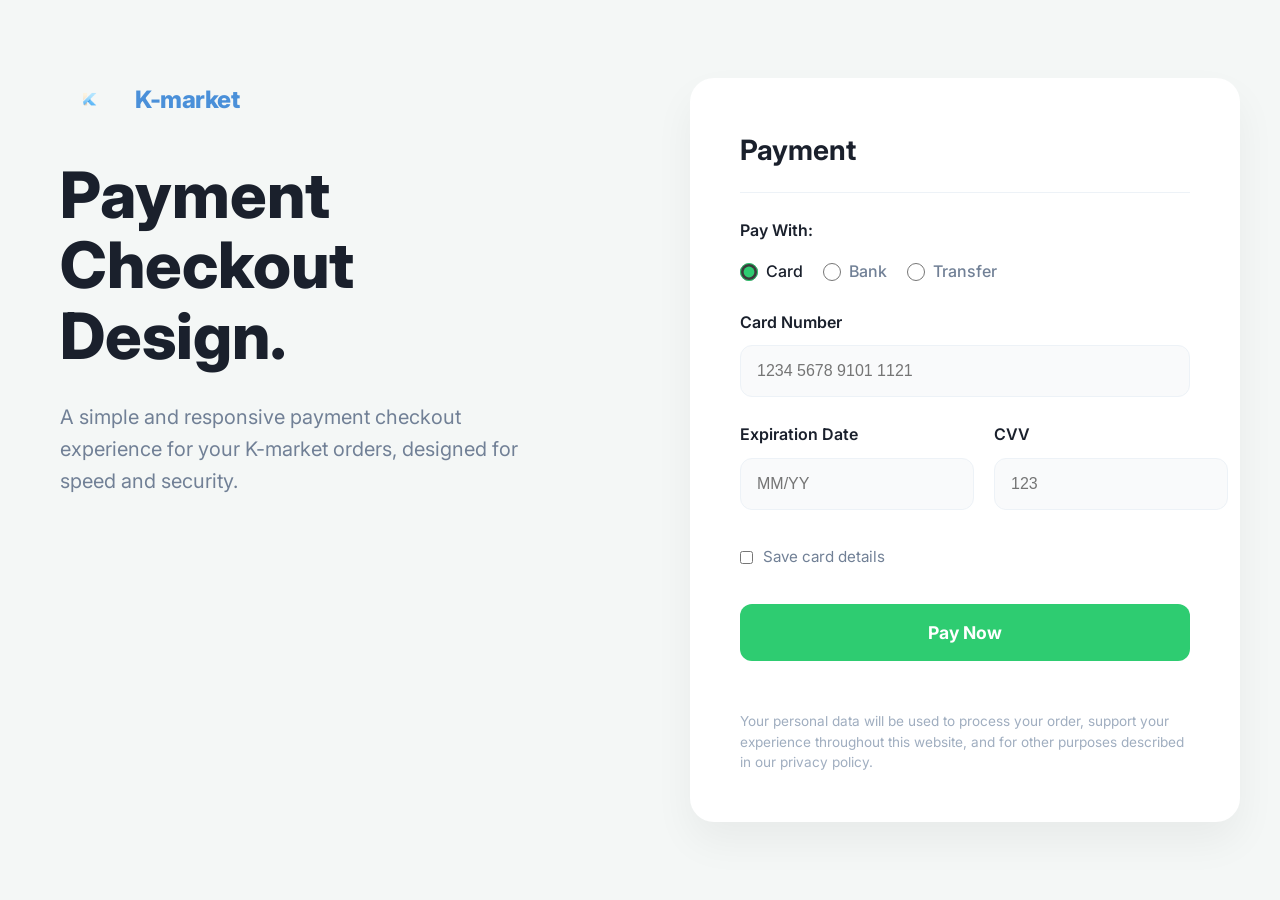
==== checkout.html @ 8ea0e16f "Add files via upload" ====
<!DOCTYPE html>
<html lang="en">

<head>
  <meta charset="UTF-8" />
  <meta name="viewport" content="width=device-width, initial-scale=1.0" />
  <title>Checkout - K-market</title>
  <link rel="preconnect" href="https://fonts.googleapis.com" />
  <link rel="preconnect" href="https://fonts.gstatic.com" crossorigin />
  <link href="https://fonts.googleapis.com/css2?family=Inter:wght@400;500;600;700;800&display=swap" rel="stylesheet" />
  <link rel="stylesheet" href="styles.css" />
</head>

<body>
  <div class="checkout-page">
    <!-- Left Side: Branding & Info -->
    <div class="checkout-left">
      <div class="logo">
        <a href="index.html" style="display: flex; align-items: center; gap: 15px; text-decoration: none;">
          <img src="logo.png" alt="K-market Logo" style="height: 40px;" />
          <span class="logo-text">K-market</span>
        </a>
      </div>
      <h1 class="checkout-title">Payment Checkout Design.</h1>
      <p class="checkout-subtitle">A simple and responsive payment checkout experience for your K-market orders, designed for speed and security.</p>
    </div>

    <!-- Right Side: Payment Form Card -->
    <div class="checkout-right">
      <div class="checkout-card">
        <h2>Payment</h2>

        <form class="payment-section" onsubmit="event.preventDefault(); showToast('Payment successful!'); setTimeout(() => window.location.href='index.html', 2000);">
          <div class="pay-with-group">
            <p>Pay With:</p>
            <div class="radio-group">
              <label class="radio-label active">
                <input type="radio" name="pay-method" checked />
                Card
              </label>
              <label class="radio-label">
                <input type="radio" name="pay-method" />
                Bank
              </label>
              <label class="radio-label">
                <input type="radio" name="pay-method" />
                Transfer
              </label>
            </div>
          </div>

          <div class="input-group">
            <label for="card-number">Card Number</label>
            <input type="text" id="card-number" placeholder="1234 5678 9101 1121" required />
          </div>

          <div class="input-row">
            <div class="input-group">
              <label for="expiry">Expiration Date</label>
              <input type="text" id="expiry" placeholder="MM/YY" required />
            </div>
            <div class="input-group">
              <label for="cvv">CVV</label>
              <input type="text" id="cvv" placeholder="123" required />
            </div>
          </div>

          <div class="save-card-group" style="margin-top: 10px;">
            <input type="checkbox" id="save-card" />
            <label for="save-card">Save card details</label>
          </div>

          <button type="submit" class="btn-pay-green" id="btn-pay">Pay Now</button>

          <p class="checkout-disclaimer">
            Your personal data will be used to process your order, support your experience throughout this website, and for other purposes described in our privacy policy.
          </p>
        </form>
      </div>
    </div>
  </div>

  <script src="script.js"></script>
</body>

</html>
---- styles.css ----
/* ═══════════════════════════════════════════════════════════════
   K-market – styles.css
   ═══════════════════════════════════════════════════════════════ */

/* ── Reset & Base ── */
*,
*::before,
*::after {
  box-sizing: border-box;
  margin: 0;
  padding: 0;
}

html {
  scroll-behavior: smooth;
}

body {
  font-family: 'Inter', sans-serif;
  background: #f8f9fc;
  color: #2d3748;
  line-height: 1.6;
  overflow-x: hidden;
}

a {
  text-decoration: none;
  color: inherit;
}

img {
  display: block;
  max-width: 100%;
}

button {
  cursor: pointer;
  border: none;
  background: none;
  font-family: inherit;
}

/* ── Layout ── */
.container {
  width: min(1200px, 90%);
  margin-inline: auto;
}

.section {
  padding: 80px 0;
}

/* ─────────────────────────────────────────────────────────────
   ANNOUNCEMENT BAR
───────────────────────────────────────────────────────────── */
.announcement-bar {
  background: #000;
  color: #fff;
  font-size: 0.85rem;
  padding: 8px 0;
  text-align: center;
  position: relative;
  z-index: 1000;
}

.announcement-bar a {
  text-decoration: underline;
  font-weight: 600;
  margin-left: 5px;
}

.announcement-inner {
  display: flex;
  justify-content: center;
  align-items: center;
  position: relative;
}

.announcement-close {
  position: absolute;
  right: 0;
  color: #fff;
  opacity: 0.8;
}

.announcement-close:hover {
  opacity: 1;
}

/* ─────────────────────────────────────────────────────────────
   NAVBAR
───────────────────────────────────────────────────────────── */
.navbar {
  position: fixed;
  top: 0;
  left: 0;
  right: 0;
  z-index: 900;
  background: rgba(255, 255, 255, 0.92);
  backdrop-filter: blur(12px);
  -webkit-backdrop-filter: blur(12px);
  border-bottom: 1px solid rgba(0, 0, 0, 0.06);
  transition: box-shadow 0.3s;
}

.navbar.scrolled {
  box-shadow: 0 4px 24px rgba(74, 144, 217, 0.08);
}

.nav-inner {
  display: grid;
  grid-template-columns: 1fr auto 1fr;
  align-items: center;
  height: 64px;
}

/* Logo */
.logo {
  font-weight: 700;
  font-size: 1.15rem;
  color: #4A90D9;
  display: flex;
  align-items: center;
  gap: 6px;
  letter-spacing: -0.3px;
  justify-self: start;
}

.logo-icon {
  font-size: 1.1rem;
}


.logo-img {
  height: 55px; /* Increased size */
  width: auto;
  object-fit: contain;
  display: block;
}

.logo-text {
  font-size: 1.5rem; /* Slightly larger text */
  font-weight: 800;
  color: #4A90D9; /* Primary blue color */
  letter-spacing: -0.5px;
}

/* Nav links */
.nav-links {
  display: flex;
  gap: 0.25rem;
  justify-self: center;
}

.nav-link {
  padding: 6px 14px;
  border-radius: 8px;
  font-size: 0.88rem;
  font-weight: 500;
  color: #5a6a7a;
  transition: color 0.2s, background 0.2s;
}

.nav-link:hover,
.nav-link.active {
  color: #4A90D9;
  background: rgba(74, 144, 217, 0.08);
}

/* Nav actions */
.nav-actions {
  display: flex;
  align-items: center;
  gap: 4px;
  justify-self: end;
}

.nav-icon-btn {
  width: 38px;
  height: 38px;
  border-radius: 10px;
  display: flex;
  align-items: center;
  justify-content: center;
  color: #5a6a7a;
  transition: background 0.2s, color 0.2s;
  position: relative;
}

.nav-icon-btn:hover {
  background: rgba(74, 144, 217, 0.1);
  color: #4A90D9;
}

.cart-badge {
  position: absolute;
  top: 4px;
  right: 4px;
  background: #4A90D9;
  color: #fff;
  font-size: 0.6rem;
  font-weight: 700;
  width: 16px;
  height: 16px;
  border-radius: 50%;
  display: flex;
  align-items: center;
  justify-content: center;
  line-height: 1;
}

/* Hamburger */
.hamburger {
  display: none;
  flex-direction: column;
  gap: 5px;
  padding: 6px;
}

.hamburger span {
  display: block;
  width: 22px;
  height: 2px;
  background: #5a6a7a;
  border-radius: 2px;
  transition: all 0.3s;
}

/* ─────────────────────────────────────────────────────────────
   BUTTONS
───────────────────────────────────────────────────────────── */
.btn {
  display: inline-flex;
  align-items: center;
  justify-content: center;
  padding: 12px 32px;
  border-radius: 30px;
  font-weight: 600;
  font-size: 0.92rem;
  transition: all 0.25s;
  letter-spacing: 0.3px;
}

.btn-primary {
  background: #2d3748;
  color: #fff;
  box-shadow: 0 4px 16px rgba(45, 55, 72, 0.25);
}

.btn-primary:hover {
  background: #4A90D9;
  box-shadow: 0 8px 24px rgba(74, 144, 217, 0.35);
  transform: translateY(-2px);
}

.btn-outline {
  background: transparent;
  border: 2px solid #4A90D9;
  color: #4A90D9;
}

.btn-outline:hover {
  background: #4A90D9;
  color: #fff;
  transform: translateY(-2px);
  box-shadow: 0 8px 24px rgba(74, 144, 217, 0.25);
}

/* ─────────────────────────────────────────────────────────────
   HERO
───────────────────────────────────────────────────────────── */
.hero {
  position: relative;
  min-height: 100vh;
  display: flex;
  align-items: center;
  overflow: hidden;
  background: url('backg.png') center/cover no-repeat;
  padding-top: 64px;
}

/* Decorative blobs */
.hero-blob {
  position: absolute;
  border-radius: 50%;
  filter: blur(70px);
  opacity: 0.35;
  pointer-events: none;
}

.blob-1 {
  width: 500px;
  height: 500px;
  background: radial-gradient(circle, #a8d4f5, #d0e9ff);
  top: -100px;
  right: -120px;
}

.blob-2 {
  width: 350px;
  height: 350px;
  background: radial-gradient(circle, #c8e6ff, #e8f4ff);
  bottom: -80px;
  left: -60px;
}

/* Hero background product images */
.hero-bg-img {
  position: absolute;
  top: 50%;
  transform: translateY(-50%);
  max-height: 70%;
  pointer-events: none;
  z-index: 0;
  opacity: 0.85;
}

.hero-bg-left {
  left: 0;
}

.hero-bg-right {
  right: 0;
}

.hero-content {
  position: relative;
  z-index: 1;
  text-align: center;
  max-width: 600px;
  margin-inline: auto;
  padding: 60px 0;
  animation: fadeUp 0.7s ease both;
}

@keyframes fadeUp {
  from {
    opacity: 0;
    transform: translateY(30px);
  }

  to {
    opacity: 1;
    transform: translateY(0);
  }
}

.hero-breadcrumb {
  font-size: 0.8rem;
  color: #7090b0;
  letter-spacing: 1px;
  margin-bottom: 16px;
  text-transform: uppercase;
}

.hero-content h1 {
  font-size: 1.8rem;
  font-weight: 700;
  color: #4A90D9;
  margin-bottom: 8px;
  letter-spacing: -0.5px;
}

.hero-title {
  font-size: clamp(2.8rem, 6vw, 4.5rem);
  font-weight: 800;
  line-height: 1.1;
  color: #4A90D9;
  margin-bottom: 16px;
  letter-spacing: -1.5px;
}

.hero-sub {
  font-size: 1rem;
  color: #5a7a9a;
  margin-bottom: 32px;
}

/* Stats */
.hero-stats {
  display: flex;
  gap: 2rem;
  justify-content: center;
  margin-top: 48px;
  flex-wrap: wrap;
}

.stat-item {
  display: flex;
  flex-direction: column;
  align-items: center;
}

.stat-number {
  font-size: 1.4rem;
  font-weight: 800;
  color: #1a2a3a;
}

.stat-label {
  font-size: 0.75rem;
  color: #7a9ab0;
  margin-top: 2px;
}

/* ─────────────────────────────────────────────────────────────
   SECTION TITLE
───────────────────────────────────────────────────────────── */
.section-title {
  font-size: 1.6rem;
  font-weight: 700;
  text-align: center;
  color: #1a2a3a;
  margin-bottom: 40px;
  letter-spacing: -0.5px;
}

/* ─────────────────────────────────────────────────────────────
   CATEGORIES
───────────────────────────────────────────────────────────── */
.categories {
  background: #fff;
}

.category-grid {
  display: grid;
  grid-template-columns: repeat(3, 1fr);
  gap: 20px;
}

.category-card {
  display: flex;
  flex-direction: column;
  align-items: center;
  border-radius: 16px;
  overflow: hidden;
  background: #f0f6ff;
  transition: transform 0.3s, box-shadow 0.3s;
  padding-bottom: 18px;
  cursor: pointer;
}

.category-card:hover {
  transform: translateY(-6px);
  box-shadow: 0 16px 40px rgba(74, 144, 217, 0.15);
}

.category-card.featured {
  background: linear-gradient(145deg, #dbeeff, #c4e0ff);
}

.category-img-wrap {
  width: 100%;
  aspect-ratio: 4/3;
  overflow: hidden;
  display: flex;
  align-items: center;
  justify-content: center;
  background: rgba(255, 255, 255, 0.4);
}

.category-img-wrap img {
  width: 100%;
  height: 100%;
  object-fit: cover;
  transition: transform 0.4s;
}

.category-card:hover .category-img-wrap img {
  transform: scale(1.06);
}

/* placeholder when image missing */
.category-img-wrap.img-placeholder {
  background: linear-gradient(135deg, #d0e8ff, #b8d8f8);
  position: relative;
}

.category-img-wrap.img-placeholder::after {
  content: '📷';
  font-size: 2.5rem;
  position: absolute;
  opacity: 0.4;
}

.category-name {
  font-size: 0.92rem;
  font-weight: 600;
  color: #2d3748;
  margin-top: 14px;
}

/* ─────────────────────────────────────────────────────────────
   FEATURES BAR
───────────────────────────────────────────────────────────── */
.features-bar {
  background: #fff;
  border-top: 1px solid #eef2f8;
  border-bottom: 1px solid #eef2f8;
  padding: 32px 0;
}

.features-inner {
  display: grid;
  grid-template-columns: repeat(4, 1fr);
  gap: 24px;
}

.feature-item {
  display: flex;
  align-items: center;
  gap: 14px;
}

.feature-icon {
  width: 48px;
  height: 48px;
  background: rgba(74, 144, 217, 0.08);
  border-radius: 12px;
  display: flex;
  align-items: center;
  justify-content: center;
  flex-shrink: 0;
}

.feature-text strong {
  display: block;
  font-size: 0.88rem;
  color: #1a2a3a;
  font-weight: 700;
}

.feature-text span {
  font-size: 0.78rem;
  color: #7a9ab0;
}

/* ─────────────────────────────────────────────────────────────
   PRODUCTS
───────────────────────────────────────────────────────────── */
.products {
  background: #f8f9fc;
}

.products-grid {
  display: grid;
  grid-template-columns: repeat(4, 1fr);
  gap: 22px;
}

/* Product Card */
.product-card {
  background: #fff;
  border-radius: 16px;
  overflow: hidden;
  transition: transform 0.3s, box-shadow 0.3s;
  box-shadow: 0 2px 12px rgba(0, 0, 0, 0.04);
}

.product-card:hover {
  transform: translateY(-6px);
  box-shadow: 0 16px 40px rgba(74, 144, 217, 0.12);
}

.product-img-wrap {
  position: relative;
  aspect-ratio: 1;
  overflow: hidden;
  background: #f0f6ff;
  display: flex;
  align-items: center;
  justify-content: center;
}

.product-img-wrap img {
  width: 100%;
  height: 100%;
  object-fit: cover;
  transition: transform 0.4s;
}

.product-card:hover .product-img-wrap img {
  transform: scale(1.05);
}

/* placeholder when image missing */
.product-img-wrap.img-placeholder {
  background: linear-gradient(135deg, #e8f3ff, #d0e8ff);
}

.product-img-wrap.img-placeholder::after {
  content: '📷';
  font-size: 2rem;
  opacity: 0.35;
  position: absolute;
}

/* Badge */
.badge {
  position: absolute;
  top: 10px;
  left: 10px;
  z-index: 2;
  font-size: 0.7rem;
  font-weight: 700;
  padding: 3px 10px;
  border-radius: 20px;
  letter-spacing: 0.5px;
}

.badge-sale {
  background: #ff6b6b;
  color: #fff;
}

.badge-new {
  background: #4A90D9;
  color: #fff;
}

/* Quick view */
.add-to-cart-btn {
  position: absolute;
  bottom: -40px;
  left: 50%;
  transform: translateX(-50%);
  background: rgba(45, 55, 72, 0.9);
  color: #fff;
  font-size: 0.78rem;
  font-weight: 600;
  padding: 8px 20px;
  border-radius: 20px;
  white-space: nowrap;
  transition: bottom 0.3s;
}

.product-card:hover .add-to-cart-btn {
  bottom: 12px;
}

/* Product Info */
.product-info {
  padding: 14px 16px 16px;
}

.product-name {
  font-size: 0.92rem;
  font-weight: 700;
  color: #1a2a3a;
  margin-bottom: 4px;
}

.product-desc {
  font-size: 0.76rem;
  color: #8a9ab0;
  margin-bottom: 10px;
}

.product-price {
  display: flex;
  align-items: center;
  gap: 8px;
}

.price-current {
  font-size: 0.9rem;
  font-weight: 700;
  color: #2d3748;
}

.price-old {
  font-size: 0.78rem;
  color: #b0bec5;
  text-decoration: line-through;
}

/* Show more */
.show-more-wrap {
  display: flex;
  justify-content: center;
  margin-top: 40px;
}

/* ─────────────────────────────────────────────────────────────
   NEWSLETTER
───────────────────────────────────────────────────────────── */
.newsletter-section {
  padding: 60px 0;
  background: #f8f9fc;
}

.newsletter-inner {
  background: #000;
  border-radius: 20px;
  padding: 40px 60px;
  display: flex;
  align-items: center;
  justify-content: space-between;
  gap: 40px;
  flex-wrap: wrap;
}

.newsletter-title {
  color: #fff;
  font-size: 2.2rem;
  font-weight: 800;
  line-height: 1.2;
  letter-spacing: -1px;
}

.newsletter-form {
  display: flex;
  flex-direction: column;
  gap: 15px;
  width: 100%;
  max-width: 350px;
}

.input-wrap {
  position: relative;
  display: flex;
  align-items: center;
}

.input-wrap svg {
  position: absolute;
  left: 16px;
  color: #888;
}

.newsletter-form input {
  width: 100%;
  padding: 14px 16px 14px 45px;
  border-radius: 30px;
  border: none;
  font-family: inherit;
  font-size: 0.9rem;
}

.btn-subscribe {
  width: 100%;
  padding: 14px;
  border-radius: 30px;
  border: none;
  background: #fff;
  color: #000;
  font-weight: 600;
  cursor: pointer;
  transition: opacity 0.2s;
}

.btn-subscribe:hover {
  opacity: 0.9;
}

/* ─────────────────────────────────────────────────────────────
   FOOTER
───────────────────────────────────────────────────────────── */
.footer {
  background: #1a2a3a;
  color: rgba(255, 255, 255, 0.75);
}

.footer-inner {
  display: grid;
  grid-template-columns: 2fr 1fr 1fr 1fr 1fr;
  gap: 40px;
  padding: 60px 0 40px;
}

.footer-brand {
  display: flex;
  flex-direction: column;
  gap: 10px;
}

.social-icons {
  display: flex;
  gap: 12px;
  margin-top: 10px;
}

.social-icons a {
  display: flex;
  align-items: center;
  justify-content: center;
  width: 32px;
  height: 32px;
  border-radius: 50%;
  background: #fff;
  color: #000;
  transition: transform 0.2s;
}

.social-icons a:hover {
  transform: translateY(-2px);
}

.footer-brand .logo-text {
  font-size: 1.1rem;
  font-weight: 700;
  color: #fff;
}

.footer-brand p {
  font-size: 0.83rem;
  line-height: 1.7;
  max-width: 220px;
}

.footer-links {
  display: flex;
  flex-direction: column;
  gap: 10px;
}

.footer-links h4 {
  color: #fff;
  font-size: 0.9rem;
  font-weight: 700;
  margin-bottom: 4px;
}

.footer-links a {
  font-size: 0.83rem;
  color: rgba(255, 255, 255, 0.55);
  transition: color 0.2s;
}

.footer-links a:hover {
  color: #4A90D9;
}

.footer-bottom {
  border-top: 1px solid rgba(255, 255, 255, 0.08);
  padding: 20px 0;
  display: flex;
  justify-content: space-between;
  align-items: center;
  font-size: 0.78rem;
  color: rgba(255, 255, 255, 0.35);
  flex-wrap: wrap;
  gap: 15px;
}

.payment-icons {
  display: flex;
  gap: 10px;
  align-items: center;
}

/* ─────────────────────────────────────────────────────────────
   SCROLL REVEAL
───────────────────────────────────────────────────────────── */
.reveal {
  opacity: 0;
  transform: translateY(28px);
  transition: opacity 0.6s ease, transform 0.6s ease;
}

.reveal.visible {
  opacity: 1;
  transform: none;
}

/* ─────────────────────────────────────────────────────────────
   RESPONSIVE
───────────────────────────────────────────────────────────── */
@media (max-width: 1024px) {
  .products-grid {
    grid-template-columns: repeat(3, 1fr);
  }

  .features-inner {
    grid-template-columns: repeat(2, 1fr);
  }

  .footer-inner {
    grid-template-columns: 1fr 1fr;
  }
}

@media (max-width: 768px) {
  .nav-links {
    display: none;
  }

  .hamburger {
    display: flex;
  }

  .hero-bg-img {
    opacity: 0.3;
    max-height: 55%;
  }

  .category-grid {
    grid-template-columns: 1fr 1fr;
  }

  .products-grid {
    grid-template-columns: repeat(2, 1fr);
  }

  .features-inner {
    grid-template-columns: 1fr;
    gap: 16px;
  }

  .footer-inner {
    grid-template-columns: 1fr;
    gap: 28px;
  }
}

@media (max-width: 480px) {
  .hero-title {
    font-size: 2.4rem;
  }

  .category-grid {
    grid-template-columns: 1fr;
  }

  .products-grid {
    grid-template-columns: 1fr 1fr;
    gap: 12px;
  }

  .hero-stats {
    gap: 1.2rem;
  }
}

/* ─────────────────────────────────────────────────────────────
   ABOUT PAGE
───────────────────────────────────────────────────────────── */
.about-page {
  padding-top: 120px;
  padding-bottom: 80px;
  background: #f8f9fc;
}

.about-header {
  text-align: center;
  max-width: 900px;
  margin: 0 auto 60px;
}

.about-subtitle-tag {
  display: inline-block;
  color: #4A90D9;
  font-weight: 700;
  font-size: 0.95rem;
  letter-spacing: 2px;
  text-transform: uppercase;
  margin-bottom: 24px;
}

.about-main-text {
  font-size: clamp(1.4rem, 3vw, 1.8rem);
  font-weight: 500;
  color: #5a6a7a;
  line-height: 1.6;
}

.about-cards-grid {
  display: grid;
  grid-template-columns: repeat(3, 1fr);
  gap: 30px;
  margin-bottom: 60px;
}

.about-card {
  background: #fff;
  border-radius: 16px;
  padding: 40px 30px;
  text-align: center;
  box-shadow: 0 4px 20px rgba(0, 0, 0, 0.03);
  transition: transform 0.3s, box-shadow 0.3s;
  position: relative;
  overflow: hidden;
}

/* Decorative top and bottom bars mimicking the template */
.about-card::before,
.about-card::after {
  content: '';
  position: absolute;
  left: 50%;
  transform: translateX(-50%);
  width: 50%;
  height: 6px;
  background: #eef2f8;
  border-radius: 10px;
  transition: background 0.3s;
}

.about-card::before {
  top: 0;
}

.about-card::after {
  bottom: 0;
}

.about-card:hover {
  transform: translateY(-5px);
  box-shadow: 0 12px 30px rgba(74, 144, 217, 0.08);
}

.about-card:hover::before,
.about-card:hover::after {
  background: #4A90D9;
}

.about-card-icon {
  color: #4A90D9;
  margin-bottom: 24px;
  display: flex;
  justify-content: center;
}

.about-card-icon svg {
  width: 48px;
  height: 48px;
}

.about-card-title {
  font-size: 1.25rem;
  font-weight: 700;
  color: #1a2a3a;
  margin-bottom: 16px;
}

.about-card-desc {
  font-size: 0.95rem;
  color: #5a6a7a;
  line-height: 1.6;
}

.about-card-desc strong {
  color: #2d3748;
}

.about-mission {
  background: #1a2a3a;
  color: #fff;
  padding: 30px 40px;
  border-radius: 16px;
  text-align: center;
  font-size: 1.2rem;
  font-weight: 600;
  line-height: 1.6;
  margin-top: 40px;
  box-shadow: 0 10px 30px rgba(26, 42, 58, 0.15);
  max-width: 900px;
  margin-inline: auto;
}

@media (max-width: 900px) {
  .about-cards-grid {
    grid-template-columns: repeat(2, 1fr);
  }
}

@media (max-width: 600px) {
  .about-cards-grid {
    grid-template-columns: 1fr;
  }
}

/* ─────────────────────────────────────────────────────────────
   CONTACT PAGE
───────────────────────────────────────────────────────────── */
.contact-page {
  padding-top: 120px;
  background: #f8f9fc;
}

.contact-container {
  display: grid;
  grid-template-columns: 1fr 1fr;
  gap: 60px;
  align-items: flex-start;
  max-width: 1000px;
  margin: 0 auto;
}

.contact-left {
  padding-right: 20px;
}

.contact-title {
  font-size: clamp(2.5rem, 4vw, 3.5rem);
  font-weight: 700;
  color: #1a2a3a;
  margin-bottom: 20px;
  letter-spacing: -1px;
}

.contact-desc {
  font-size: 1.1rem;
  color: #5a6a7a;
  line-height: 1.6;
  margin-bottom: 40px;
  max-width: 400px;
}

.contact-details {
  display: flex;
  flex-direction: column;
  gap: 30px;
}

.contact-detail-item {
  display: flex;
  align-items: flex-start;
  gap: 20px;
}

.contact-detail-item svg {
  width: 24px;
  height: 24px;
  color: #4A90D9;
  /* Theme primary blue */
  flex-shrink: 0;
  margin-top: 2px;
}

.contact-detail-item span {
  font-size: 1.05rem;
  color: #2d3748;
  line-height: 1.5;
}

.contact-form {
  display: flex;
  flex-direction: column;
  gap: 20px;
}

.contact-form .form-group input,
.contact-form .form-group textarea {
  width: 100%;
  padding: 16px 20px;
  border-radius: 8px;
  border: 1px solid #eef2f8;
  background: #fff;
  font-family: inherit;
  font-size: 1rem;
  color: #2d3748;
  transition: border-color 0.3s, box-shadow 0.3s;
}

.contact-form .form-group input:focus,
.contact-form .form-group textarea:focus {
  outline: none;
  border-color: #4A90D9;
  box-shadow: 0 0 0 3px rgba(74, 144, 217, 0.1);
}

.contact-form .btn-submit {
  width: 100%;
  padding: 18px;
  border-radius: 8px;
  font-size: 1.1rem;
  font-weight: 600;
  margin-top: 10px;
}

@media (max-width: 768px) {
  .contact-container {
    grid-template-columns: 1fr;
    gap: 50px;
  }

  .contact-left {
    padding-right: 0;
  }
}

/* ─────────────────────────────────────────────────────────────
   AUTHENTICATION PAGES
───────────────────────────────────────────────────────────── */
.auth-page {
  min-height: 100vh;
  display: flex;
  background: #fff;
}

.auth-container {
  display: flex;
  width: 100%;
  max-width: 1440px;
  margin: 0 auto;
}

.auth-left,
.auth-right {
  flex: 1;
  display: flex;
  flex-direction: column;
}

.auth-form-wrap {
  padding: 60px 80px;
  max-width: 650px;
  margin: auto;
  width: 100%;
}

.auth-img-wrap {
  background: #f4f6fa;
  display: flex;
  align-items: center;
  justify-content: center;
  padding: 40px;
  margin: 20px;
  border-radius: 40px;
  height: calc(100vh - 40px);
}

.auth-img-wrap img {
  max-width: 100%;
  max-height: 90%;
  object-fit: contain;
}

.auth-logo {
  display: flex;
  align-items: center;
  gap: 10px;
  font-size: 1.5rem;
  font-weight: 800;
  color: #1a2a3a;
  text-decoration: none;
  margin-bottom: 60px;
}

.auth-logo img {
  height: 40px;
}

.auth-header {
  margin-bottom: 40px;
}

.auth-title {
  font-size: 2.8rem;
  font-weight: 700;
  color: #2d3748;
  margin-bottom: 15px;
}

.auth-subtitle {
  font-size: 1.05rem;
  color: #718096;
}

.auth-form {
  display: flex;
  flex-direction: column;
  gap: 28px;
}

.form-row {
  display: flex;
  gap: 20px;
}

.form-group-outline {
  position: relative;
  width: 100%;
}

.form-group-outline input {
  width: 100%;
  padding: 16px 20px;
  border: 1px solid #cbd5e0;
  border-radius: 8px;
  font-size: 1rem;
  color: #2d3748;
  background: transparent;
  outline: none;
  transition: border-color 0.3s;
}

.form-group-outline input:focus {
  border-color: #5a67d8;
}

.form-group-outline label {
  position: absolute;
  left: 16px;
  top: 0;
  transform: translateY(-50%);
  background: #fff;
  padding: 0 8px;
  font-size: 0.85rem;
  color: #718096;
  pointer-events: none;
  transition: color 0.3s;
}

.form-group-outline input:focus+label {
  color: #5a67d8;
}

/* Hide placeholder visually but keep it for styling logic if needed, 
   though here we use a spacer or just let the label stay up based on 'placeholder=" "' hack */
.form-group-outline input:not(:placeholder-shown)+label {
  color: #4a5568;
}

.password-toggle {
  position: absolute;
  right: 16px;
  top: 50%;
  transform: translateY(-50%);
  background: none;
  border: none;
  cursor: pointer;
  color: #718096;
  display: flex;
  align-items: center;
  justify-content: center;
}

.auth-options {
  display: flex;
  justify-content: space-between;
  align-items: center;
  font-size: 0.95rem;
}

.auth-checkbox {
  display: flex;
  align-items: center;
  gap: 10px;
  color: #4a5568;
  cursor: pointer;
}

.auth-checkbox input {
  width: 18px;
  height: 18px;
  border: 1px solid #cbd5e0;
  border-radius: 4px;
  accent-color: #5a67d8;
  cursor: pointer;
}

.auth-link {
  color: #fc8181;
  text-decoration: none;
  font-weight: 500;
  transition: opacity 0.3s;
}

.auth-link:hover {
  opacity: 0.8;
}

.btn-auth {
  width: 100%;
  padding: 18px;
  background: #5a67d8;
  color: #fff;
  border: none;
  border-radius: 8px;
  font-size: 1.1rem;
  font-weight: 600;
  cursor: pointer;
  transition: background 0.3s;
  margin-top: 10px;
}

.btn-auth:hover {
  background: #4c51bf;
}

.auth-footer {
  margin-top: 30px;
  text-align: center;
  font-size: 0.95rem;
  color: #4a5568;
}

@media (max-width: 992px) {
  .auth-container {
    flex-direction: column;
  }

  .auth-img-col {
    order: -1;
  }

  .auth-img-wrap {
    height: auto;
    min-height: 300px;
    margin: 0;
    border-radius: 0 0 40px 40px;
  }

  .auth-form-wrap {
    padding: 40px 20px;
  }

  .form-row {
    flex-direction: column;
    gap: 28px;
  }
}

/* ─────────────────────────────────────────────────────────────
   FEEDBACK PAGE
───────────────────────────────────────────────────────────── */
.feedback-page {
  padding: 100px 0 80px;
  background: #f7fafc;
  min-height: 100vh;
  display: flex;
  align-items: center;
  justify-content: center;
}

.feedback-container {
  max-width: 600px;
  width: 90%;
  margin: 0 auto;
  background: #fff;
  padding: 40px;
  border-radius: 32px;
  border: 1px solid #e2e8f0;
  box-shadow: 0 4px 6px -1px rgba(0, 0, 0, 0.02), 0 2px 4px -1px rgba(0, 0, 0, 0.01);
  text-align: center;
}

.feedback-header {
  margin-bottom: 30px;
}

.feedback-header h1 {
  font-size: 2.2rem;
  color: #1a202c;
  margin-bottom: 8px;
  font-weight: 700;
}

.feedback-header p {
  color: #4a5568;
  font-size: 1.1rem;
}

.feedback-form {
  display: flex;
  flex-direction: column;
  gap: 25px;
}

/* Star Rating Styling to match image */
.rating-section {
  display: flex;
  align-items: center;
  justify-content: center;
  gap: 15px;
  margin-bottom: 10px;
}

.stars {
  display: flex;
  flex-direction: row-reverse;
  gap: 12px;
}

.stars input {
  display: none;
}

.stars label {
  cursor: pointer;
  width: 36px;
  height: 36px;
  background-image: url("data:image/svg+xml,%3Csvg xmlns='http://www.w3.org/2000/svg' fill='%23edf2f7' viewBox='0 0 24 24'%3E%3Cpath d='M12 17.27L18.18 21l-1.64-7.03L22 9.24l-7.19-.61L12 2 9.19 8.63 2 9.24l5.46 4.73L5.82 21z'/%3E%3C/svg%3E");
  background-repeat: no-repeat;
  background-size: contain;
  transition: transform 0.2s;
}

.stars label:hover,
.stars label:hover ~ label,
.stars input:checked ~ label {
  background-image: url("data:image/svg+xml,%3Csvg xmlns='http://www.w3.org/2000/svg' fill='%23fbbf24' viewBox='0 0 24 24'%3E%3Cpath d='M12 17.27L18.18 21l-1.64-7.03L22 9.24l-7.19-.61L12 2 9.19 8.63 2 9.24l5.46 4.73L5.82 21z'/%3E%3C/svg%3E");
}

.rating-text {
  color: #718096;
  font-size: 1rem;
}

.feedback-field {
  text-align: left;
}

.feedback-field label {
  display: block;
  font-weight: 500;
  color: #718096;
  margin-bottom: 10px;
  font-size: 1rem;
}

.feedback-field textarea {
  width: 100%;
  padding: 16px;
  border: 1px solid #cbd5e0;
  border-radius: 12px;
  font-size: 1rem;
  background: #fff;
  min-height: 120px;
  outline: none;
  transition: border-color 0.3s;
}

.feedback-field textarea:focus {
  border-color: #805ad5;
}

.btn-submit-feedback {
  background: #7c3aed;
  color: #fff;
  padding: 18px;
  border: none;
  border-radius: 12px;
  font-size: 1.1rem;
  font-weight: 600;
  cursor: pointer;
  transition: background 0.3s;
}

.btn-submit-feedback:hover {
  background: #6d28d9;
}

.feedback-divider {
  display: flex;
  align-items: center;
  justify-content: center;
  gap: 15px;
  color: #718096;
  font-size: 0.9rem;
  margin: 10px 0;
}

.feedback-actions {
  display: flex;
  justify-content: center;
  margin-top: 10px;
}

.btn-action-outline {
  display: flex;
  align-items: center;
  justify-content: center;
  gap: 10px;
  background: #fff;
  border: 1px solid #e2e8f0;
  padding: 14px 30px;
  border-radius: 12px;
  color: #2d3748;
  font-weight: 600;
  text-decoration: none;
  transition: background 0.3s;
}

/* ─────────────────────────────────────────────────────────────
   FOOTER (Preserving shared styles)
───────────────────────────────────────────────────────────── */

.btn-action-outline:hover {
  background: #f7fafc;
}

.btn-action-outline svg {
  width: 20px;
  height: 20px;
  color: #718096;
}

/* ─────────────────────────────────────────────────────────────
   CHECKOUT PAGE (New Design)
───────────────────────────────────────────────────────────── */
.checkout-page {
  min-height: 100vh;
  display: flex;
  background: #f4f7f6;
}

.checkout-left {
  flex: 1;
  padding: 80px 60px;
  display: flex;
  flex-direction: column;
  justify-content: flex-start;
}

.checkout-left .logo {
  margin-bottom: 40px;
}

.checkout-title {
  font-size: 4rem;
  font-weight: 800;
  line-height: 1.1;
  color: #1a202c;
  margin-bottom: 30px;
}

.checkout-subtitle {
  font-size: 1.25rem;
  color: #718096;
  max-width: 500px;
  line-height: 1.6;
}

.checkout-right {
  flex: 1;
  display: flex;
  align-items: center;
  justify-content: center;
  padding: 40px;
}

.checkout-card {
  background: #fff;
  padding: 50px;
  border-radius: 24px;
  width: 100%;
  max-width: 550px;
  box-shadow: 0 20px 40px rgba(0, 0, 0, 0.05);
}

.checkout-card h2 {
  font-size: 1.75rem;
  margin-bottom: 25px;
  color: #1a202c;
  border-bottom: 1px solid #edf2f7;
  padding-bottom: 20px;
}

.payment-section {
  display: flex;
  flex-direction: column;
  gap: 25px;
}

.pay-with-group {
  display: flex;
  flex-direction: column;
  gap: 15px;
}

.pay-with-group p {
  font-weight: 600;
  color: #1a202c;
}

.radio-group {
  display: flex;
  gap: 20px;
}

.radio-label {
  display: flex;
  align-items: center;
  gap: 8px;
  cursor: pointer;
  color: #718096;
  font-weight: 500;
}

.radio-label input[type="radio"] {
  accent-color: #2ecc71;
  width: 18px;
  height: 18px;
}

.radio-label.active {
  color: #1a202c;
}

.input-group {
  display: flex;
  flex-direction: column;
  gap: 10px;
}

.input-group label {
  font-weight: 600;
  color: #1a202c;
}

.input-group input {
  padding: 16px;
  border: 1.5px solid #edf2f7;
  border-radius: 12px;
  font-size: 1rem;
  background: #f9fafb;
  outline: none;
  transition: border-color 0.3s;
}

.input-group input:focus {
  border-color: #2ecc71;
}

.input-row {
  display: grid;
  grid-template-columns: 1fr 1fr;
  gap: 20px;
}

.save-card-group {
  display: flex;
  align-items: center;
  gap: 10px;
  color: #718096;
  font-size: 0.95rem;
}

.btn-pay-green {
  background: #2ecc71;
  color: #fff;
  padding: 18px;
  border: none;
  border-radius: 12px;
  font-size: 1.1rem;
  font-weight: 700;
  cursor: pointer;
  transition: background 0.3s;
  margin-top: 10px;
}

.btn-pay-green:hover {
  background: #27ae60;
}

.checkout-disclaimer {
  margin-top: 25px;
  font-size: 0.85rem;
  color: #a0aec0;
  line-height: 1.5;
}

@media (max-width: 992px) {
  .checkout-page { flex-direction: column; }
  .checkout-left { padding: 60px 20px; text-align: center; }
  .checkout-title { font-size: 2.5rem; }
  .checkout-subtitle { margin: 0 auto; }
}

/* ─────────────────────────────────────────────────────────────
   CUSTOM TOAST NOTIFICATION
───────────────────────────────────────────────────────────── */
.toast-container {
  position: fixed;
  top: 30px;
  left: 50%;
  transform: translateX(-50%) translateY(-100px);
  background: #1a202c;
  color: #fff;
  padding: 16px 32px;
  border-radius: 12px;
  box-shadow: 0 10px 25px rgba(0,0,0,0.2);
  z-index: 9999;
  transition: transform 0.4s cubic-bezier(0.175, 0.885, 0.32, 1.275), opacity 0.3s;
  opacity: 0;
  display: flex;
  align-items: center;
  gap: 12px;
  font-weight: 500;
  pointer-events: none;
}

.toast-container.show {
  transform: translateX(-50%) translateY(0);
  opacity: 1;
}

.toast-icon {
  width: 20px;
  height: 20px;
  color: #48bb78; /* Green success color */
}
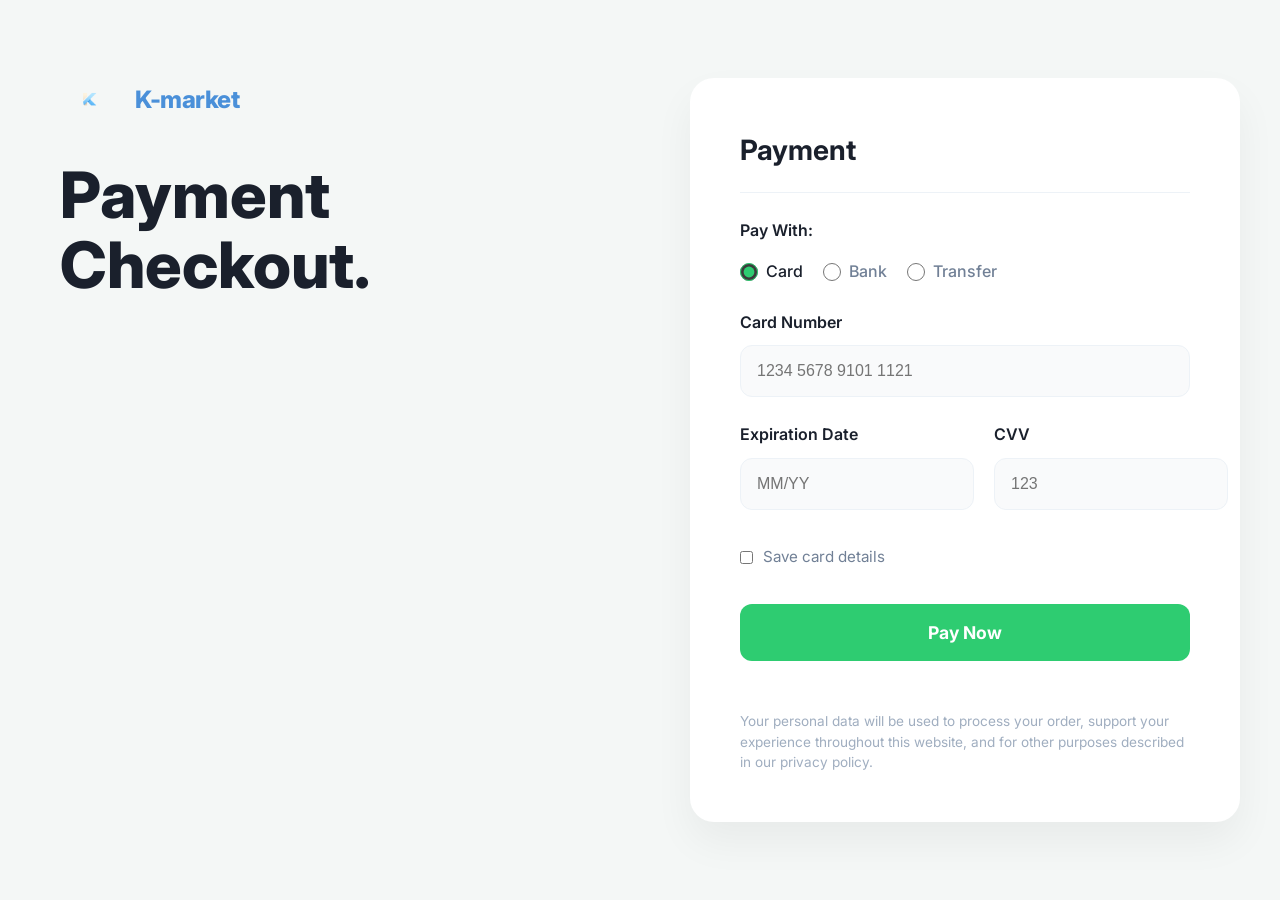
==== commit b4ebbaed: "Simplify checkout title and remove subtitle Updated the checkout title and removed the subtitle for " ====
--- a/checkout.html
+++ b/checkout.html
@@ -21,8 +21,8 @@
           <span class="logo-text">K-market</span>
         </a>
       </div>
-      <h1 class="checkout-title">Payment Checkout Design.</h1>
-      <p class="checkout-subtitle">A simple and responsive payment checkout experience for your K-market orders, designed for speed and security.</p>
+      <h1 class="checkout-title">Payment Checkout.</h1>
+      
     </div>
 
     <!-- Right Side: Payment Form Card -->
